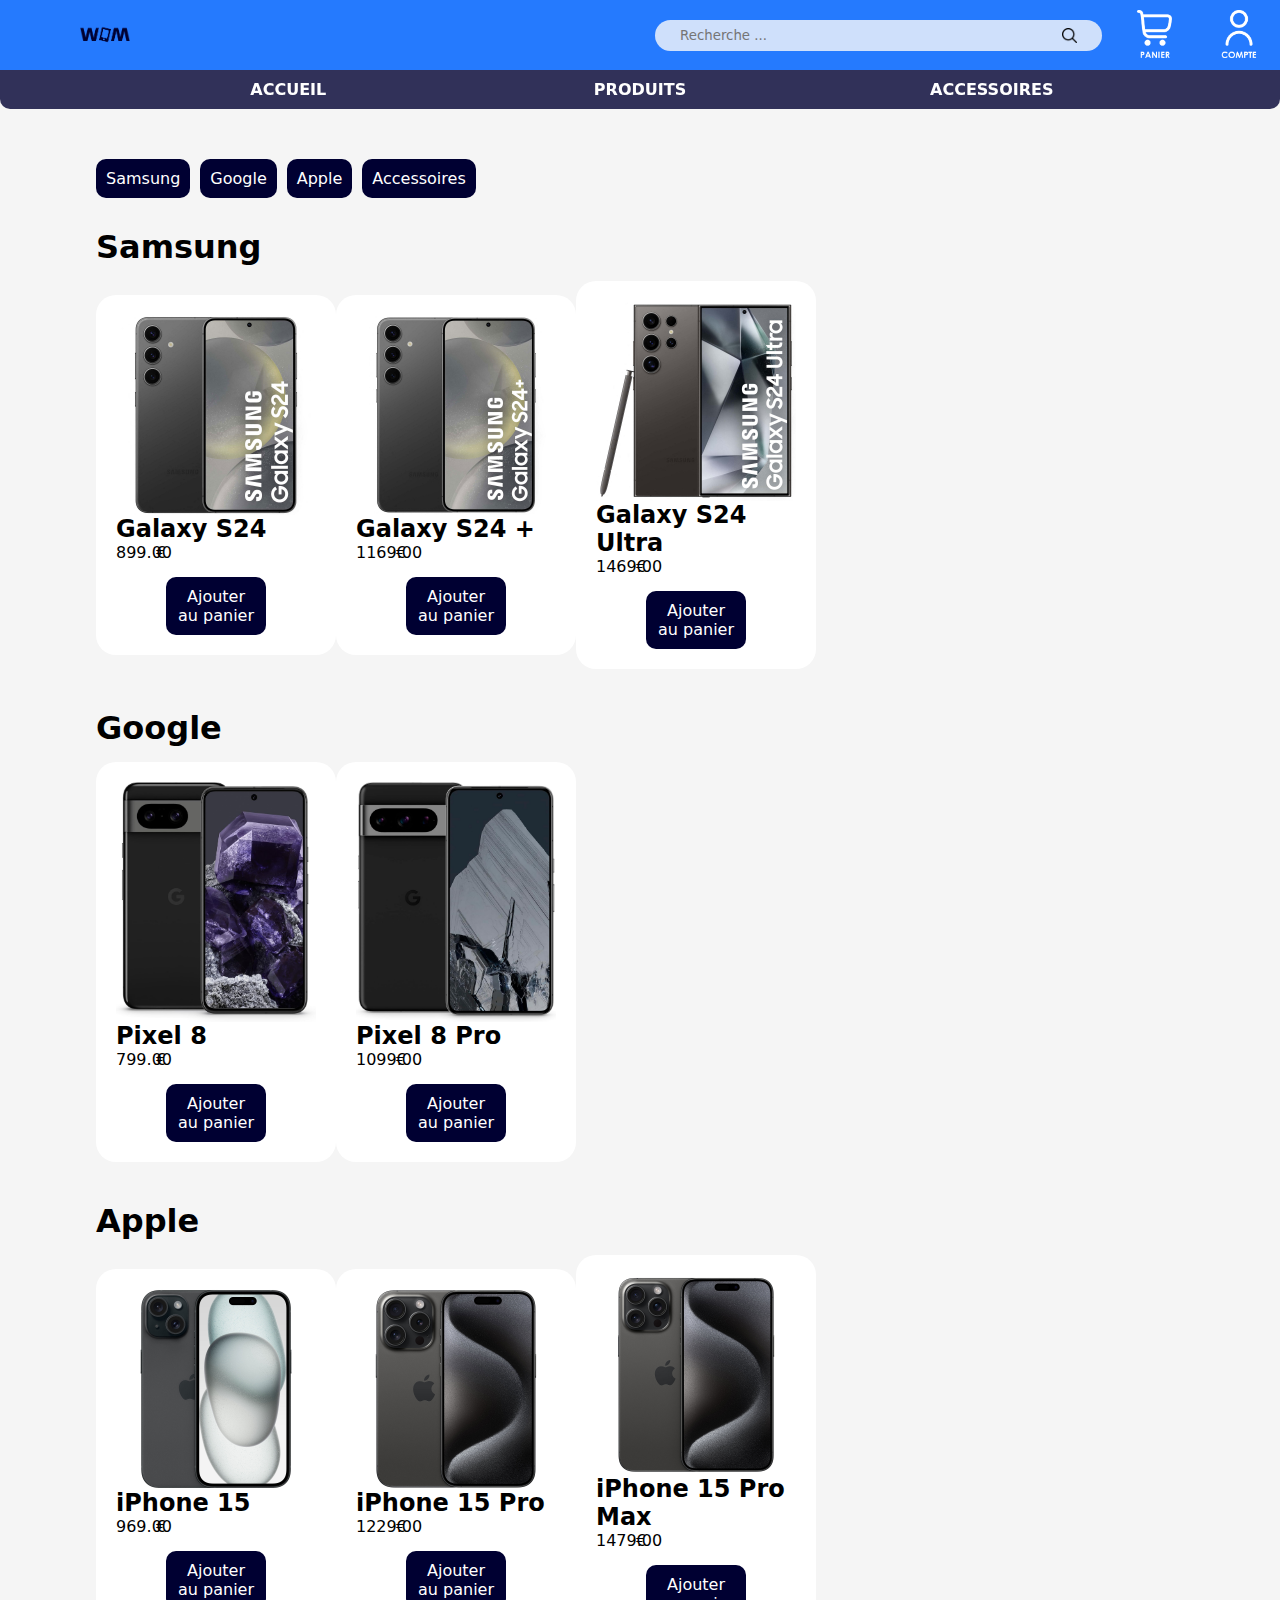
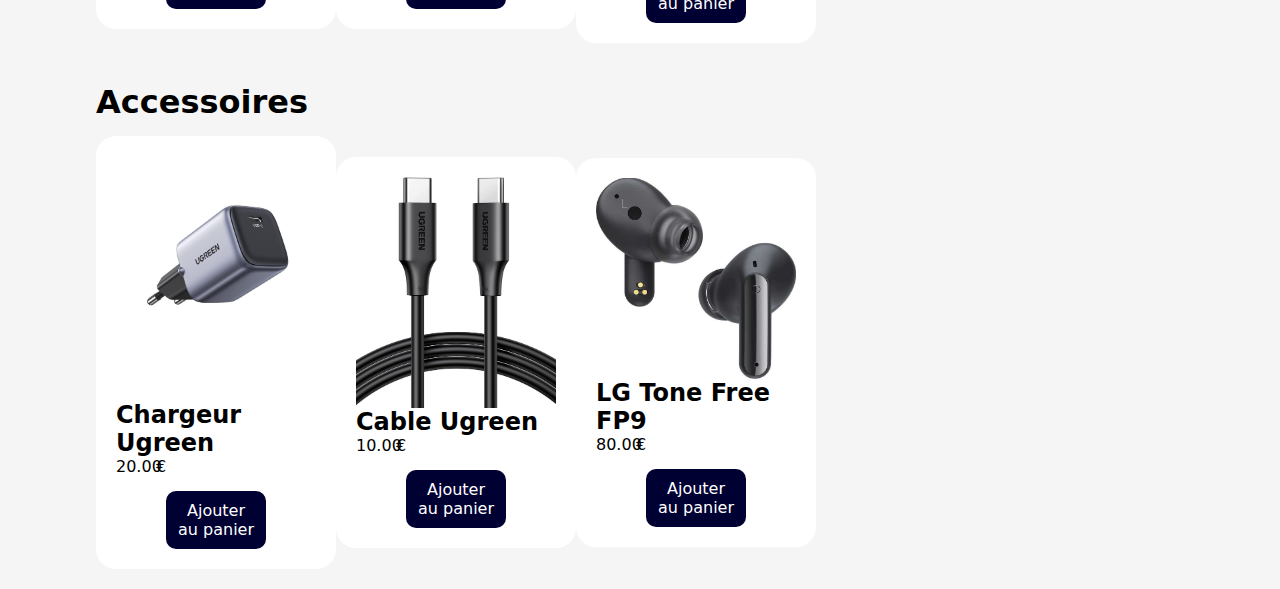
==== html/products.html @ d5d5c03b "Ajout de la page products.html, màj css" ====
<!DOCTYPE html>
<html lang="fr-FR" dir="ltr">
    <head>
        <title>Produits • Wireless Market</title>
        <meta name="description" content="Nos produits">
        <meta charset="utf-8">
        <meta name="viewport" content="width=device-width, initial-scale=1.0">
        <link rel="icon" href="../image/logo.png">
        <link rel="stylesheet" href="../css/style.css">
    </head>

    <body>
        <header>
            <a href="../index.html" id="headerLogoLink">
                <img src="../image/logo.png" alt="Logo" id="headerLogo">
            </a>

            <div id="headerSearchDiv">
                <form action="recherche.php" method="get" id="headerSearch">
                    <input type="search" name="search" id="search" maxlength="200" placeholder="Recherche ...">
                    <input type="image" src="../image/search.png" alt="recherche" height="15" id="searchIcon">
                </form>
            </div>
            

            <a href="cart.html" id="headerCartLink">
                <img src="../image/cart.png" alt="Panier" id="headerCartIcon">
            </a>

            <a href="" id="headerAccountLink">
                <img src="../image/account.png" alt="Compte" id="headerAccountIcon">
            </a>
        </header>

        <nav>
            <a href="../index.html">ACCUEIL</a>
            <a href="products.html">PRODUITS</a>
            <a href="#accessoiresTitle">ACCESSOIRES</a>
        </nav>

        <div class="productsHome">
            <div class="brandsLinks">
                <a href="#samsungTitle">Samsung</a>
                <a href="#googleTitle">Google</a>
                <a href="#appleTitle">Apple</a>
                <a href="#accessoiresTitle">Accessoires</a>
            </div>

            <main>
                <h1 id="samsungTitle">Samsung</h1>
                <article>
                    <img src="../image/S24.png" alt="Image S24">
                    <h2>Galaxy S24</h2>
                    <p class="productPrice">899.00</p>
                    <p>€</p>
                    <button>Ajouter au panier</button>
                </article>
                <article>
                    <img src="../image/S24_Plus.png" alt="Image S24 Plus">
                    <h2>Galaxy S24 +</h2>
                    <p class="productPrice">1169.00</p>
                    <p>€</p>
                    <button>Ajouter au panier</button>
                </article>
                <article>
                    <img src="../image/S24_Ultra.png" alt="Image S24 Ultra">
                    <h2>Galaxy S24 Ultra</h2>
                    <p class="productPrice">1469.00</p>
                    <p>€</p>
                    <button>Ajouter au panier</button>
                </article>
            </main>

            <main>
                <h1 id="googleTitle">Google</h1>
                <article>
                    <img src="../image/Pixel_8.png" alt="Image Pixel 8">
                    <h2>Pixel 8</h2>
                    <p class="productPrice">799.00</p>
                    <p>€</p>
                    <button>Ajouter au panier</button>
                </article>
                <article>
                    <img src="../image/Pixel_8_Pro.png" alt="Image Pixel 8 Pro">
                    <h2>Pixel 8 Pro</h2>
                    <p class="productPrice">1099.00</p>
                    <p>€</p>
                    <button>Ajouter au panier</button>
                </article>
            </main>

            <main>
                <h1 id="appleTitle">Apple</h1>
                <article>
                    <img src="../image/iPhone_15.png" alt="Image iPhone 15">
                    <h2>iPhone 15</h2>
                    <p class="productPrice">969.00</p>
                    <p>€</p>
                    <button>Ajouter au panier</button>
                </article>
                <article>
                    <img src="../image/iPhone_15_Pro.png" alt="Image iPhone 15 Pro">
                    <h2>iPhone 15 Pro</h2>
                    <p class="productPrice">1229.00</p>
                    <p>€</p>
                    <button>Ajouter au panier</button>
                </article>
                <article>
                    <img src="../image/iPhone_15_Pro_Max.png" alt="Image iPhone 15 Pro Max">
                    <h2>iPhone 15 Pro Max</h2>
                    <p class="productPrice">1479.00</p>
                    <p>€</p>
                    <button>Ajouter au panier</button>
                </article>
            </main>

            <main>
                <h1 id="accessoiresTitle">Accessoires</h1>
                <article>
                    <img src="../image/Chargeur_Ugreen.png" alt="Image Chargeur Ugreen">
                    <h2>Chargeur Ugreen</h2>
                    <p class="productPrice">20.00</p>
                    <p>€</p>
                    <button>Ajouter au panier</button>
                </article>
                <article>
                    <img src="../image/Cable_Ugreen.png" alt="Image Cable Ugreen">
                    <h2>Cable Ugreen</h2>
                    <p class="productPrice">10.00</p>
                    <p>€</p>
                    <button>Ajouter au panier</button>
                </article>
                <article>
                    <img src="../image/LG_Tone_Free_FP9.png" alt="Image LG Tone Free FP9">
                    <h2>LG Tone Free FP9</h2>
                    <p class="productPrice">80.00</p>
                    <p>€</p>
                    <button>Ajouter au panier</button>
                </article>
            </main>
        </div>

    </body>
</html>
---- css/style.css ----
:root {
    --bleu1 : rgb(0, 100, 255);
    --bleu2 : rgb(0, 0, 50);
}

* {
    font-family: system-ui, -apple-system, BlinkMacSystemFont, 'Segoe UI', Roboto, Oxygen, Ubuntu, Cantarell, 'Open Sans', 'Helvetica Neue', sans-serif;
    margin: 0;
    padding: 0;
}

body {
    display: flex;
    flex-wrap: wrap;
    justify-content: center;
    margin: auto;
    background-color: rgb(245, 245, 245);
}



/* CSS pour le header •••••••••••••••••••••••••••••••••••••••••••••••••••••••••••••••••••••••••••••••••••••••••••••••••••• */


header {
    width: 100%;
    padding: 10px;
    display: flex;
    flex-wrap: wrap;
    justify-content: space-between;
    align-items: center;
    background-color: rgba(0, 100, 255, 0.85);
}

#headerLogoLink {
    width: 15%;
    display: flex;
    justify-content: center;
    align-items: center;
}
#headerLogo {
    width: 50px;
    height: auto;
}
#headerLogo:hover {
    filter: brightness(1.5);
    transition: 0.25s;
}
#headerLogo:active {
    transform: scale(0.95);
    transition: 0.25s;
}

#headerSearchDiv {
    width: 70%;
    height: 100%;
    display: flex;
    justify-content: right;
    align-items: center;
}
#headerSearch {
    height: 50%;
    width: 50%;
    padding: 3px;
    display: flex;
    justify-content: space-between;
    align-items: center;
    background-color: rgba(250, 250, 250, 0.8);
    border-radius: 30px;
}
#headerSearch #search {
    height: 100%;
    width: 80%;
    margin: 0 5% 0 5%;
    border: none;
    background-color: rgba(250, 250, 250, 0);
}
#headerSearch #searchIcon {
    height: 15px;
    width: auto;
    margin: 0 5% 0 5%;
}
#headerSearch #searchIcon:active {
    transform: scale(0.8);
    transition: 0.25s;
}
@media screen and (max-width:800px) {
    #headerSearchDiv {
        width: 50%;
        justify-content: center;
    }
    #headerSearch {
        width: 80%;
    }
}

#headerCartLink{
    width: 5%;
    display: flex;
    justify-content: center;
    align-items: center;
}
#headerCartIcon {
    width: 50px;
    height: auto;
}
#headerCartIcon:active {
    transform: scale(0.95);
    transition: 0.25s;
}

#headerAccountLink {
    width: 5%;
    display: flex;
    justify-content: center;
    align-items: center;
}
#headerAccountIcon {
    width: 50px;
    height: auto;
}
#headerAccountIcon:active {
    transform: scale(0.95);
    transition: 0.25s;
}
@media screen and (max-width:800px) {
    #headerCartLink{
        width: 10%;
    }
    #headerAccountLink {
        width: 10%;
    }
}

nav {
    width: 100%;
    padding: 5px;
    margin-bottom: 50px;
    display: flex;
    flex-wrap: wrap;
    justify-content: space-evenly;
    align-items: center;
    font-weight: bold;
    background-color: rgba(0, 0, 50, 0.80);
    border-radius: 0px 0px 10px 10px;
    backdrop-filter: blur(25px);
    position: sticky;
    top: 0;
    z-index: 50;
}
nav a {
    width: 10%;
    padding: 5px;
    color: white;
    text-align: center;
    text-decoration: none;
    border-radius: 10px;
}
nav a:hover {
    background-color: var(--bleu1);
    transition: 0.25s;
}
nav a:active {
    background-color: rgb(0, 80, 200);
    transform: scale(0.95);
    transition: 0.25s;
}
@media screen and (max-width:800px) {
    nav a {
        width: 20%;
        padding: 10px 1px 10px 1px;
    }
}



/* CSS pour la page Produits •••••••••••••••••••••••••••••••••••••••••••••••••••••••••••••••••••••••••••••••••••••••••••••••••••• */


.productsHome {
    width: 85%;
    display: flex;
    flex-wrap: wrap;
    justify-content: left;
}

.brandsLinks {
    width: 100%;
    display: flex;
    flex-wrap: wrap;
    justify-content: left;
}
.brandsLinks a {
    margin: 0 10px 10px 0;
    padding: 10px;
    color: white;
    text-decoration: none;
    font-weight: lighter;
    background-color: var(--bleu2);
    border-radius: 10px;
}
.brandsLinks a:hover {
    background-color: var(--bleu1);
    transition: 0.25s;
}
.brandsLinks a:active {
    background-color: rgb(0, 80, 200);
    transform: scale(0.95);
    transition: 0.25s;
}

main {
    width: 100%;
    margin: 50px 0 0 0;
    display: flex;
    flex-wrap: wrap;
    justify-content: left;
    align-items: center;
}
main h1 {
    width: 100%;
    margin: 0 0 15px 0;
}

main article {
    width: 25%;
    margin: 10px;
    padding: 30px;
    display: flex;
    flex-wrap: wrap;
    justify-content: center;
    background-color: white;
    border-radius: 30px;
}
main article img {
    min-width: 100%;
    height: auto;
}
main article h2 {
    width: 100%;
}
main article .productPrice {
    width: 20%;
}
main article p {
    width: 80%;
}
main article button {
    width: 50%;
    margin: 15px 0 0 0;
    padding: 10px;
    color: white;
    text-align: center;
    font-size: medium;
    background-color: var(--bleu2);
    border: none;
    border-radius: 10px;
    cursor: pointer;
}
main article button:hover {
    background-color: var(--bleu1);
    transition: 0.25s;
}
main article button:active {
    background-color: rgb(0, 80, 200);
    transform: scale(0.95);
    transition: 0.25s;
}
@media screen and (max-width:800px) {
    main {
        justify-content: center;
    }
    main article {
        width: 85%;
    }
    main article .productPrice {
        width: 25%;
    }
    main article p {
        width: 75%;
    }
}



/*--------------------------------------- CSS POUR LE RESTE*/

.container{
    width: 1370px;
    height: 400px;
    position: relative;
    margin: 55px 0px 55px 0px;
}

.slideImage{
    width: 1370px;
    height: 400px;

}

.item-1{
    position: absolute;
    height: 400px;
    width: 50px;
    display: flex;
    align-items: center;
    left: 0px;
    z-index: 2;
}

.item-2{
    position: absolute;
    height: 400px;
    width: 50px;
    display: flex;
    align-items: center;
    right: 0;
    z-index: 2;
}

.item-1 button{
    border: none;
    cursor: pointer;
    height: 100px;
    width: 50px;
    display: flex;
    align-items: center;
    justify-content: center;
    left: 0;
}

.item-2 button{
    border: none;
    cursor: pointer;
    height: 100px;
    width: 50px;
    display: flex;
    align-items: center;
    justify-content: center;
    right: 0;
}

.carousel{
    height: 400px;
    width: 100%;
    position: static;
    overflow: hidden;
    border-radius: 30px;
    z-index: 1;
}

.slider{
    height: 100%;
    display: flex;
    width: 400%;
    transition: all 0.3s;
}

.slider section {
    flex-basis: 100%;
    /*display: flex;
    justify-content: center;
    align-items: center;*/
}

.controls .arrow{
    position: absolute;
    cursor: pointer;
}

.controls span{
    display: flex;
    justify-content: center;
    align-items: center;
    z-index: 10;
}

.controls span .arrow{
    display: flex;
    justify-content: center;
    align-items: center;
}


.item-1 .arrow a{
    color: white;
    width: 50px;
    height: 100px;
    display: flex;
    justify-content: center;
    align-items: center;
    line-height: 0;
    right: 0px;
    position: relative;
    font-size: 20px;
    padding: 0px 3px 0px 0px;
}

.item-1 .arrow a:hover{
    color: blue;
}

.item-2 .arrow a:hover{
    color: blue;
}

.item-2 .arrow a{
    color: white;
    width: 50px;
    height: 100px;
    display: flex;
    justify-content: center;
    align-items: center;
    line-height: 0;
    position: relative;
    left: 0px;
    font-size: 20px;
    padding: 0px 0px 0px 3px;
}

.arrow.left{
    left: none;
    background: blue;
    border-radius: 0px 100px 100px 0px;
}

.arrow.left:hover{
    background: white;
}

.arrow.right{
    right: 0;
    background: blue;
    border-radius: 100px 0px 0px 100px;

}

.arrow.right:hover{
    background: white;
}

.controls {
    display: flex;
    justify-content: center;
    margin: 20px 0px 20px 0px;
}

.controls ul{
    position: static;
    margin: auto;
    bottom: 55px;
    left: 50%;
    z-index: 4;
    list-style: none;
    display: flex;
    justify-content: center;
    padding: 0px 0px 0px 0px;
    margin: 0;
    background-color: transparent;
}

.controls ul li{
    width: 8px;
    height: 8px;
    border: 2px solid transparent;
    border-radius: 50px;
    margin: 10px;
    background: rgb(178, 178, 178);
    cursor: pointer;
}



.controls ul li.selected{
    background: blue;
}

@media screen and (max-width: 900px){
    .container{
        width: 768px;
        height: 224px;
    }
    
    .slideImage{
        width: 768px;
        height: 224px;
    
    }

    .item-1{
        height: 224px;
        width: 50px;
    }
    
    .item-2{
        height: 224px;
        width: 50px;
    }
    
    .carousel{
        height: 224px;
    }

    .slider{
        height: 224px;
    }

    .slider section{
        height: 224px;
    }
}

@media screen and (max-width: 480px){
    .container{
        width: 345px;
        height: 100px;
    }
    
    .slideImage{
        width: 345px;
        height: 100px;
    
    }

    .item-1{
        height: 100px;
        width: 50px;
    }
    
    .item-2{
        height: 100px;
        width: 50px;
    }
    
    .carousel{
        height: 100px;
    }

    .slider{
        height: 100px;
    }

    .slider section{
        height: 100px;
    }
    
    
    .item-1 .arrow a{
        color: blue;
    }
    
    .item-2 .arrow a{
        color: blue;
    }
    
    .arrow.left{
        background: transparent;
    }

    .arrow.left:hover{
        background: transparent;
    }
    
    .arrow.right{
        background: transparent;
    
    }

    .arrow.right:hover{
        background: transparent;
    }
}

main {
    margin: 20px 0px 20px 0px;
    width: 100%;
}

main section {
    width: 80%;
    margin: 40px auto 80px auto;
}

main section h2 {
    margin: 40px 0px 40px 0px;
}

main .news {
    display: flex;
    flex-wrap: wrap;
    justify-content: space-between;
}

main article {
    width: 200px;
    background-color: white;
    padding: 20px;
    border-radius: 20px;
    margin: 0px 0px 0px 0px;
}


@keyframes pulse-animation {
    0% {
      box-shadow: 0 0 0 0px rgba(255, 0, 0, 0.2);
    }
    100% {
      box-shadow: 0 0 0 20px rgba(255, 0, 0, 0);
    }
  }

main .new-band {
    display: inline;
    background-color: red;
    color: white;
    padding: 4px 8px 4px 8px;
    border-radius: 20px;
    margin: 0px 130px 0px 0px;
    animation: pulse-animation 2s infinite;
}

main .product-title {
    display: block;
    color: #0064FF;
    padding: 10px 0px 10px 0px;
    border-radius: 20px;
    width: 100px;
    margin: 0px 50px 0px 50px;
    text-align: center;
    font-size: 10px;
}

main span {
    display: flex;
    flex-wrap: wrap;
    justify-content: center;
}

main .new-img {
    height: 100px;
    width: 100px;
    margin: 0px 20px 0px 20px;
    padding: 20px 0px 0px 0px;
}

main a {
    display: block;
    margin: 0px 0px 0px 0px;
    text-decoration: none;
    background-color: #0064FF;
    color: white;
    padding: 8px 12px 8px 12px;
    border-radius: 10px;
}

main a:hover{
    transform: scale(1.15);
    transition: 0.25s;
}

main .brands {
    background-color: white;
    display: flex;
    justify-content: space-around;
    border-radius: 20px;
    height: 200px;
    align-items: center;
    margin: 20px 0px 20px 0px;
    padding: 20px;
}

main .brand-img{
    height: 100px;
    width: auto;
}

main .brand-img:hover{
    transform: scale(1.5);
    transition: 0.25s;
}

@media screen and (max-width: 900px){

    main .news {
        justify-content: center;
    }

    main section h2 {
        text-align: center;
    }
    
    main article {
        width: 200px;
        margin: 30px;
    }
    
    main .product-title {
        margin: 0px 30px 0px 30px;
        font-size: 10px;
    }
    
    main a {
        font-size: 11px;
    }
    
    main .brands {
        flex-wrap: wrap;
    }
    
    main .brand-img{
        height: 80px;
    }
}

@media screen and (max-width: 480px){
    
    main .news {
        justify-content: center;
    }

    main section h2 {
        text-align: center;
    }

    main article {
        width: 200px;
    }
    
    main .product-title {
        margin: 0px 50px 0px 50px;
    }
    
    main a {
        font-size: 8px;
    }
    
    main .brands {
        flex-wrap: wrap;

    }
    
    main .brand-img{
        height: 50px;
    }
}

aside {
    width: 100%;
    background-color: #C8E6FF;
    padding: 60px 0px 70px 0px;
}

aside div {
    background-color: #C8E6FF;
    width: 80%;
    margin: auto;
}

aside h2 {
    margin: 0px 0px 40px 0px;
}

aside section {
    display: flex;
    flex-wrap: wrap;
}

aside form {
    width: auto;
    height: 65px;
    background-color: white;
    border-radius: 20px;
    display: flex;
    align-items: center;
}

aside input {
    outline: none;
    border: none;
}

aside #email{
    background-color: white;
    padding: 10px 0px 10px 30px;
    width: 300px;
    height: 45px;
    border-radius: 20px;
    margin: 0px 0px 0px 0px;
}

aside #submit{
    padding: 10px;
    margin: 0px 13px 0px 13px;
    background-color: #6c6c6c;
    color: white;
    border-radius: 10px;
    height: 40px;
    width: 90px;
    text-align: center;
}

aside #submit:hover{
    transform: scale(1.1);
    transition: 0.25s;
    background-color: #0064FF;
}

aside p {
    color: #0064FF;
    margin: 0px 0px 40px 0px;
    font-size: 14px;
}

aside span{
    display: flex;
    padding: 40px 0px 40px 0px;
    width: 100%;
}

aside a {
    display: block;
    height: 20px;
    margin: 0px 10px 0px 10px;
    color: #6c6c6c;
    font-size: 12px;
}

@media screen and (max-width: 900px){
    aside span{
        width: 700px;
    }
    
    aside a {
        font-size: 13px;
    }
}

@media screen and (max-width: 480px){
    aside #email{
        width: 170px;
    }
}

footer {
    background-color: #000032;
    width: 100%;
}

footer section .logo-end{
    height: 50px;
}

.footer-space {
    margin: auto;
    width: 90%;
    background-color: rgb(52, 27, 143);
    height: 1px;
    padding: 0;
}

footer section {
    height: 50px;
    display: flex;
    margin: auto;
    width: 80%;
    padding: 40px 0px 40px 0px;
}

footer section .desc{
    height: 50px;
    margin: 0px 0px 0px 40px;
    text-align: left;
    color: white;
    font-size: 12px;
}

footer section .logo-end{
    height: 50px;
    margin: 0px 40px 0px 0px;
}

footer div{
    margin: auto;
    padding: 40px 0px 40px 0px;
    display: flex;
    width: 70%;
    align-items: center;
    justify-content: space-around;
}

footer div .social{
    color: white;

}

footer article {
    display: flex;
    width: 70%;
    margin: auto;
    justify-content: space-around;
    padding: 40px 0px 40px 0px;
}

footer article span{
    height: 133px;
    width: 270px;
    padding: 0px 20px 0px 20px;
    flex-direction: column;
    justify-content: flex-start;
    align-items: flex-start;
    display: flex;
}

footer a .res {
    height: 30px;
}

footer span p{
    color: white;
    margin: 0px 0px 30px 0px;
    text-transform: none;
    font-family: 'Arial Narrow Bold', sans-serif;
    font-weight: 2;
    font-size: 15px;
    padding: 0;
}

footer span a{
    color: white;
    display: block;
    padding: 0;
    margin: 0px 0px 10px 0px;
    text-decoration: none;
    font-size: 15px;
}

footer span a:hover{
    text-decoration: underline;
    transition: 0.25s;
}

footer ul{
    width: 100%;
    display: flex;
    /*margin: 60px 0px 60px 0px;*/
    padding: 40px 0 40px 0px;
    justify-content: center;
}

footer li{
    list-style: none;

}

footer li a{
    color: white;
    margin: auto;
    text-transform: none;
    font-family: Tahoma, sans-serif;
    font-weight: 2;
    font-size: 15px;
    text-decoration: none;
}

footer li p {
    color: white;
    margin: auto;
}

footer li a:hover{
    text-decoration: underline;
    transition: 0.25s;
}

@media screen and (max-width: 900px){
    footer section .desc{
        font-size: 9px;
    }

    footer section .logo-end{
        height: 30px;
    }

    footer a .res{
        height: 20px;
    }

    footer span p{
        font-size: 10px;
    }
    
    footer span a{
        font-size: 10px;
    }
}

@media screen and (max-width: 480px){
    footer {
        background-color: #000032;
        width: 100%;
    }
    
    footer section .desc{
        margin: 0px 0px 0px 10px;
        font-size: 8px;
    }
    
    footer section .logo-end{
        height: 30px;
        margin: 0px 10px 0px 0px;
    }
    
    footer div .social{
        font-size: 8px;
    }
    
    footer a .res{
        height: 15px;
    }
    
    footer span p{
        font-size: 8px;
    }
    
    footer span a{
        font-size: 8px;
    }
    
    footer li a{
        font-size: 10px;
    }
    
    footer li p {
        font-size: 10px;
    }
}
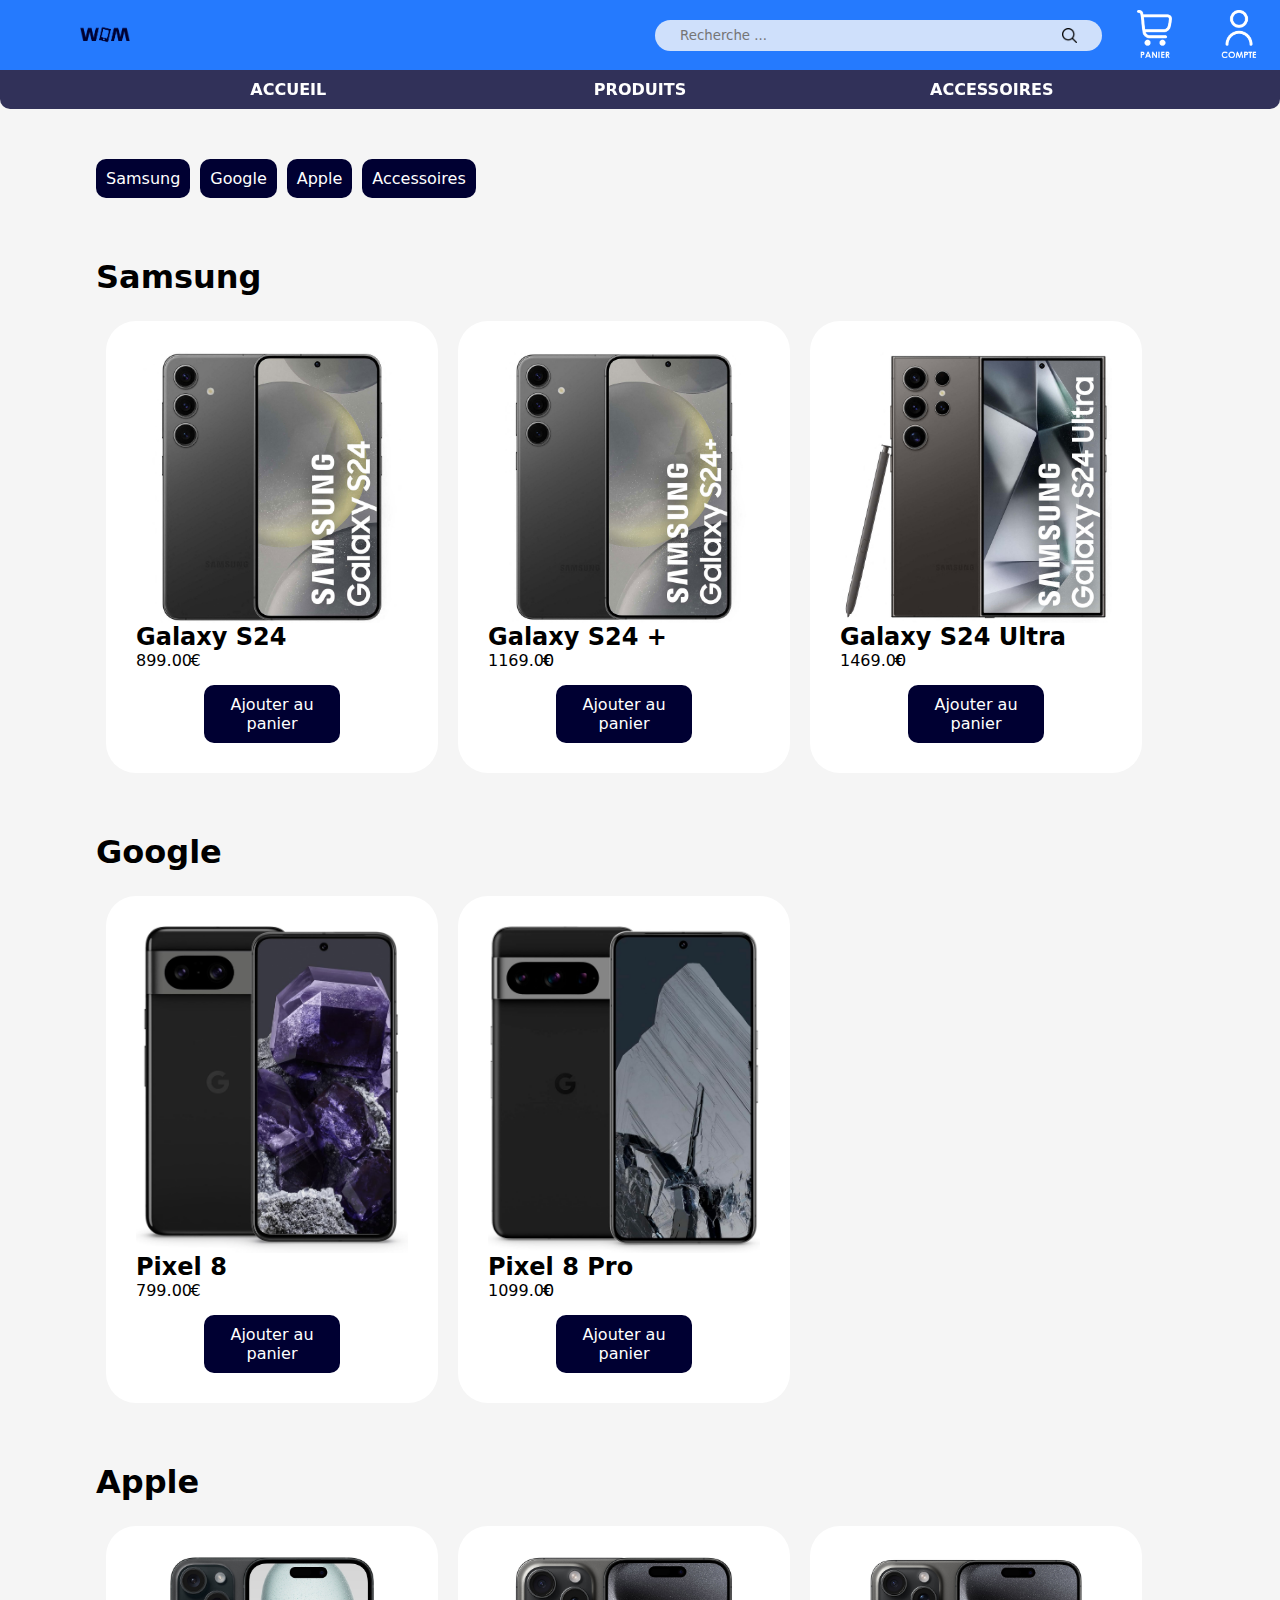
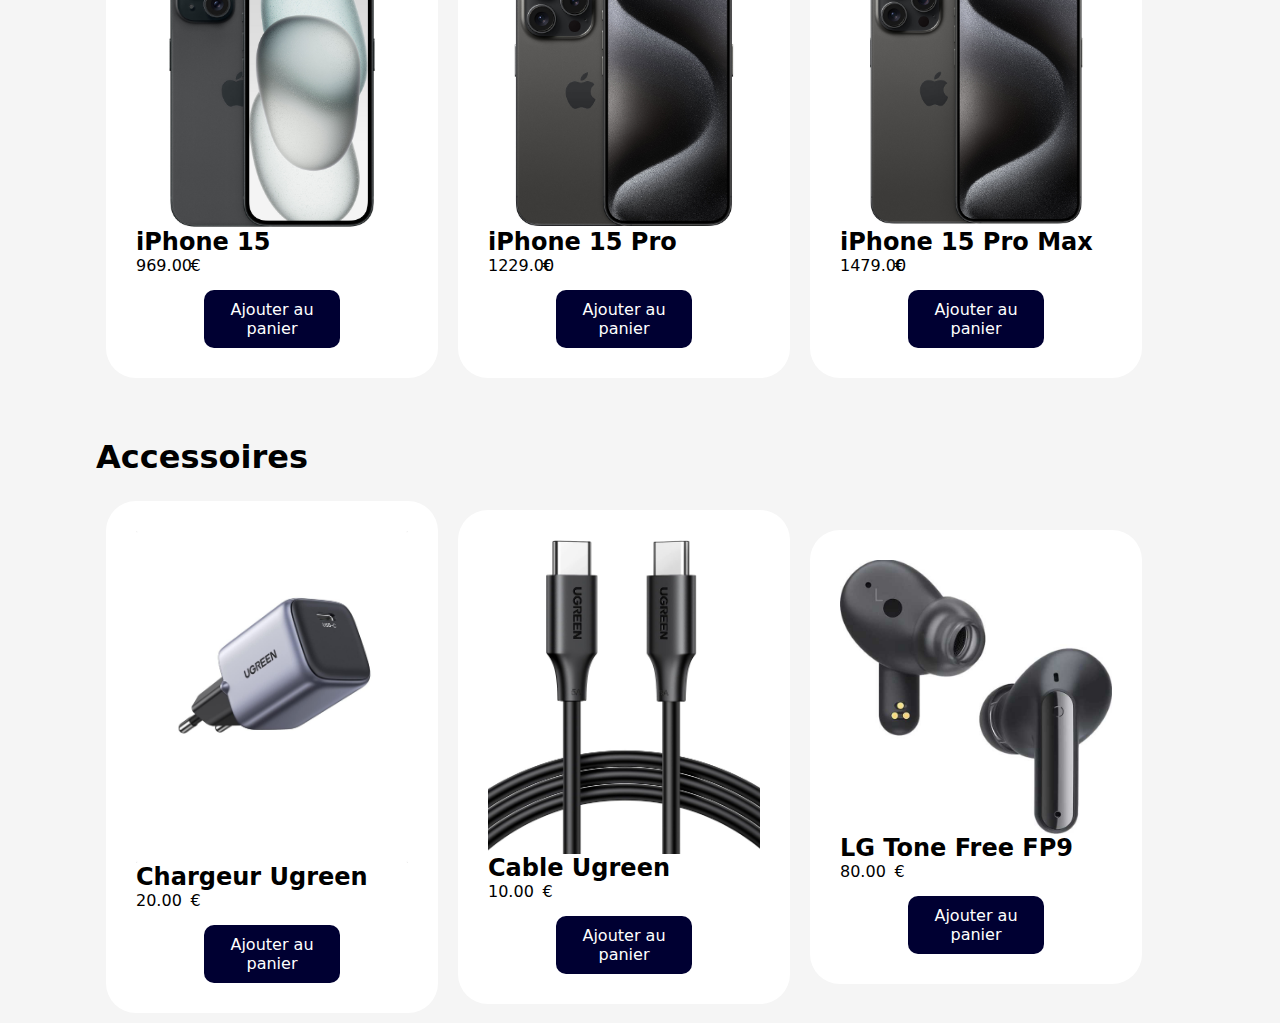
==== commit bc517dc4: "CSS fix + HTML màj" ====
--- a/html/products.html
+++ b/html/products.html
@@ -6,7 +6,8 @@
         <meta charset="utf-8">
         <meta name="viewport" content="width=device-width, initial-scale=1.0">
         <link rel="icon" href="../image/logo.png">
-        <link rel="stylesheet" href="../css/style.css">
+        <link rel="stylesheet" href="../css/products.css">
+        <link rel="stylesheet" href="../css/headerFooter.css">
     </head>
 
     <body>
--- a/css/products.css
+++ b/css/products.css
@@ -0,0 +1,127 @@
+:root {
+    --bleu1 : rgb(0, 100, 255);
+    --bleu2 : rgb(0, 0, 50);
+}
+
+* {
+    font-family: system-ui, -apple-system, BlinkMacSystemFont, 'Segoe UI', Roboto, Oxygen, Ubuntu, Cantarell, 'Open Sans', 'Helvetica Neue', sans-serif;
+    margin: 0;
+    padding: 0;
+}
+
+body {
+    display: flex;
+    flex-wrap: wrap;
+    justify-content: center;
+    margin: auto;
+    background-color: rgb(245, 245, 245);
+}
+
+
+
+/* CSS pour la page Produits •••••••••••••••••••••••••••••••••••••••••••••••••••••••••••••••••••••••••••••••••••••••••••••••••••• */
+
+
+.productsHome {
+    width: 85%;
+    display: flex;
+    flex-wrap: wrap;
+    justify-content: left;
+}
+
+.brandsLinks {
+    width: 100%;
+    display: flex;
+    flex-wrap: wrap;
+    justify-content: left;
+}
+.brandsLinks a {
+    margin: 0 10px 10px 0;
+    padding: 10px;
+    color: white;
+    text-decoration: none;
+    font-weight: lighter;
+    background-color: var(--bleu2);
+    border-radius: 10px;
+}
+.brandsLinks a:hover {
+    background-color: var(--bleu1);
+    transition: 0.25s;
+}
+.brandsLinks a:active {
+    background-color: rgb(0, 80, 200);
+    transform: scale(0.95);
+    transition: 0.25s;
+}
+
+main {
+    width: 100%;
+    margin: 50px 0 0 0;
+    display: flex;
+    flex-wrap: wrap;
+    justify-content: left;
+    align-items: center;
+}
+main h1 {
+    width: 100%;
+    margin: 0 0 15px 0;
+}
+
+main article {
+    width: 25%;
+    margin: 10px;
+    padding: 30px;
+    display: flex;
+    flex-wrap: wrap;
+    justify-content: center;
+    background-color: white;
+    border-radius: 30px;
+}
+main article img {
+    min-width: 100%;
+    height: auto;
+}
+main article h2 {
+    width: 100%;
+}
+main article .productPrice {
+    width: 20%;
+}
+main article p {
+    width: 80%;
+}
+main article button {
+    width: 50%;
+    margin: 15px 0 0 0;
+    padding: 10px;
+    color: white;
+    text-align: center;
+    font-size: medium;
+    background-color: var(--bleu2);
+    border: none;
+    border-radius: 10px;
+    cursor: pointer;
+}
+main article button:hover {
+    background-color: var(--bleu1);
+    transition: 0.25s;
+}
+main article button:active {
+    background-color: rgb(0, 80, 200);
+    transform: scale(0.95);
+    transition: 0.25s;
+}
+@media screen and (max-width:800px) {
+    main {
+        justify-content: center;
+    }
+    main article {
+        width: 85%;
+    }
+    main article .productPrice {
+        width: 25%;
+    }
+    main article p {
+        width: 75%;
+    }
+}--- a/css/headerFooter.css
+++ b/css/headerFooter.css
@@ -0,0 +1,372 @@
+:root {
+    --bleu1 : rgb(0, 100, 255);
+    --bleu2 : rgb(0, 0, 50);
+}
+
+* {
+    font-family: system-ui, -apple-system, BlinkMacSystemFont, 'Segoe UI', Roboto, Oxygen, Ubuntu, Cantarell, 'Open Sans', 'Helvetica Neue', sans-serif;
+    margin: 0;
+    padding: 0;
+}
+
+body {
+    display: flex;
+    flex-wrap: wrap;
+    justify-content: center;
+    margin: auto;
+    background-color: rgb(245, 245, 245);
+}
+
+
+
+/* CSS pour le header •••••••••••••••••••••••••••••••••••••••••••••••••••••••••••••••••••••••••••••••••••••••••••••••••••• */
+
+
+header {
+    width: 100%;
+    padding: 10px;
+    display: flex;
+    flex-wrap: wrap;
+    justify-content: space-between;
+    align-items: center;
+    background-color: rgba(0, 100, 255, 0.85);
+}
+
+#headerLogoLink {
+    width: 15%;
+    display: flex;
+    justify-content: center;
+    align-items: center;
+}
+#headerLogo {
+    width: 50px;
+    height: auto;
+}
+#headerLogo:hover {
+    filter: brightness(1.5);
+    transition: 0.25s;
+}
+#headerLogo:active {
+    transform: scale(0.95);
+    transition: 0.25s;
+}
+
+#headerSearchDiv {
+    width: 70%;
+    height: 100%;
+    display: flex;
+    justify-content: right;
+    align-items: center;
+}
+#headerSearch {
+    height: 50%;
+    width: 50%;
+    padding: 3px;
+    display: flex;
+    justify-content: space-between;
+    align-items: center;
+    background-color: rgba(250, 250, 250, 0.8);
+    border-radius: 30px;
+}
+#headerSearch #search {
+    height: 100%;
+    width: 80%;
+    margin: 0 5% 0 5%;
+    border: none;
+    background-color: rgba(250, 250, 250, 0);
+}
+#headerSearch #searchIcon {
+    height: 15px;
+    width: auto;
+    margin: 0 5% 0 5%;
+}
+#headerSearch #searchIcon:active {
+    transform: scale(0.8);
+    transition: 0.25s;
+}
+@media screen and (max-width:800px) {
+    #headerSearchDiv {
+        width: 50%;
+        justify-content: center;
+    }
+    #headerSearch {
+        width: 80%;
+    }
+}
+
+#headerCartLink{
+    width: 5%;
+    display: flex;
+    justify-content: center;
+    align-items: center;
+}
+#headerCartIcon {
+    width: 50px;
+    height: auto;
+}
+#headerCartIcon:active {
+    transform: scale(0.95);
+    transition: 0.25s;
+}
+
+#headerAccountLink {
+    width: 5%;
+    display: flex;
+    justify-content: center;
+    align-items: center;
+}
+#headerAccountIcon {
+    width: 50px;
+    height: auto;
+}
+#headerAccountIcon:active {
+    transform: scale(0.95);
+    transition: 0.25s;
+}
+@media screen and (max-width:800px) {
+    #headerCartLink{
+        width: 10%;
+    }
+    #headerAccountLink {
+        width: 10%;
+    }
+}
+
+nav {
+    width: 100%;
+    padding: 5px;
+    margin-bottom: 50px;
+    display: flex;
+    flex-wrap: wrap;
+    justify-content: space-evenly;
+    align-items: center;
+    font-weight: bold;
+    background-color: rgba(0, 0, 50, 0.80);
+    border-radius: 0px 0px 10px 10px;
+    backdrop-filter: blur(25px);
+    position: sticky;
+    top: 0;
+    z-index: 50;
+}
+nav a {
+    width: 10%;
+    padding: 5px;
+    color: white;
+    text-align: center;
+    text-decoration: none;
+    border-radius: 10px;
+}
+nav a:hover {
+    background-color: var(--bleu1);
+    transition: 0.25s;
+}
+nav a:active {
+    background-color: rgb(0, 80, 200);
+    transform: scale(0.95);
+    transition: 0.25s;
+}
+@media screen and (max-width:800px) {
+    nav a {
+        width: 20%;
+        padding: 10px 1px 10px 1px;
+    }
+}
+
+
+
+/* CSS pour le header •••••••••••••••••••••••••••••••••••••••••••••••••••••••••••••••••••••••••••••••••••••••••••••••••••• */
+
+
+footer {
+    background-color: #000032;
+    width: 100%;
+}
+
+footer section .logo-end{
+    height: 50px;
+}
+
+.footer-space {
+    margin: auto;
+    width: 90%;
+    background-color: rgb(52, 27, 143);
+    height: 1px;
+    padding: 0;
+}
+
+footer section {
+    height: 50px;
+    display: flex;
+    margin: auto;
+    width: 80%;
+    padding: 40px 0px 40px 0px;
+}
+
+footer section .desc{
+    height: 50px;
+    margin: 0px 0px 0px 40px;
+    text-align: left;
+    color: white;
+    font-size: 12px;
+}
+
+footer section .logo-end{
+    height: 50px;
+    margin: 0px 40px 0px 0px;
+}
+
+footer div{
+    margin: auto;
+    padding: 40px 0px 40px 0px;
+    display: flex;
+    width: 70%;
+    align-items: center;
+    justify-content: space-around;
+}
+
+footer div .social{
+    color: white;
+
+}
+
+footer article {
+    display: flex;
+    width: 70%;
+    margin: auto;
+    justify-content: space-around;
+    padding: 40px 0px 40px 0px;
+}
+
+footer article span{
+    height: 133px;
+    width: 270px;
+    padding: 0px 20px 0px 20px;
+    flex-direction: column;
+    justify-content: flex-start;
+    align-items: flex-start;
+    display: flex;
+}
+
+footer a .res {
+    height: 30px;
+}
+
+footer span p{
+    color: white;
+    margin: 0px 0px 30px 0px;
+    text-transform: none;
+    font-family: 'Arial Narrow Bold', sans-serif;
+    font-weight: 2;
+    font-size: 15px;
+    padding: 0;
+}
+
+footer span a{
+    color: white;
+    display: block;
+    padding: 0;
+    margin: 0px 0px 10px 0px;
+    text-decoration: none;
+    font-size: 15px;
+}
+
+footer span a:hover{
+    text-decoration: underline;
+    transition: 0.25s;
+}
+
+footer ul{
+    width: 100%;
+    display: flex;
+    /*margin: 60px 0px 60px 0px;*/
+    padding: 40px 0 40px 0px;
+    justify-content: center;
+}
+
+footer li{
+    list-style: none;
+
+}
+
+footer li a{
+    color: white;
+    margin: auto;
+    text-transform: none;
+    font-family: Tahoma, sans-serif;
+    font-weight: 2;
+    font-size: 15px;
+    text-decoration: none;
+}
+
+footer li p {
+    color: white;
+    margin: auto;
+}
+
+footer li a:hover{
+    text-decoration: underline;
+    transition: 0.25s;
+}
+
+@media screen and (max-width: 900px){
+    footer section .desc{
+        font-size: 9px;
+    }
+
+    footer section .logo-end{
+        height: 30px;
+    }
+
+    footer a .res{
+        height: 20px;
+    }
+
+    footer span p{
+        font-size: 10px;
+    }
+    
+    footer span a{
+        font-size: 10px;
+    }
+}
+
+@media screen and (max-width: 480px){
+    footer {
+        background-color: #000032;
+        width: 100%;
+    }
+    
+    footer section .desc{
+        margin: 0px 0px 0px 10px;
+        font-size: 8px;
+    }
+    
+    footer section .logo-end{
+        height: 30px;
+        margin: 0px 10px 0px 0px;
+    }
+    
+    footer div .social{
+        font-size: 8px;
+    }
+    
+    footer a .res{
+        height: 15px;
+    }
+    
+    footer span p{
+        font-size: 8px;
+    }
+    
+    footer span a{
+        font-size: 8px;
+    }
+    
+    footer li a{
+        font-size: 10px;
+    }
+    
+    footer li p {
+        font-size: 10px;
+    }
+}